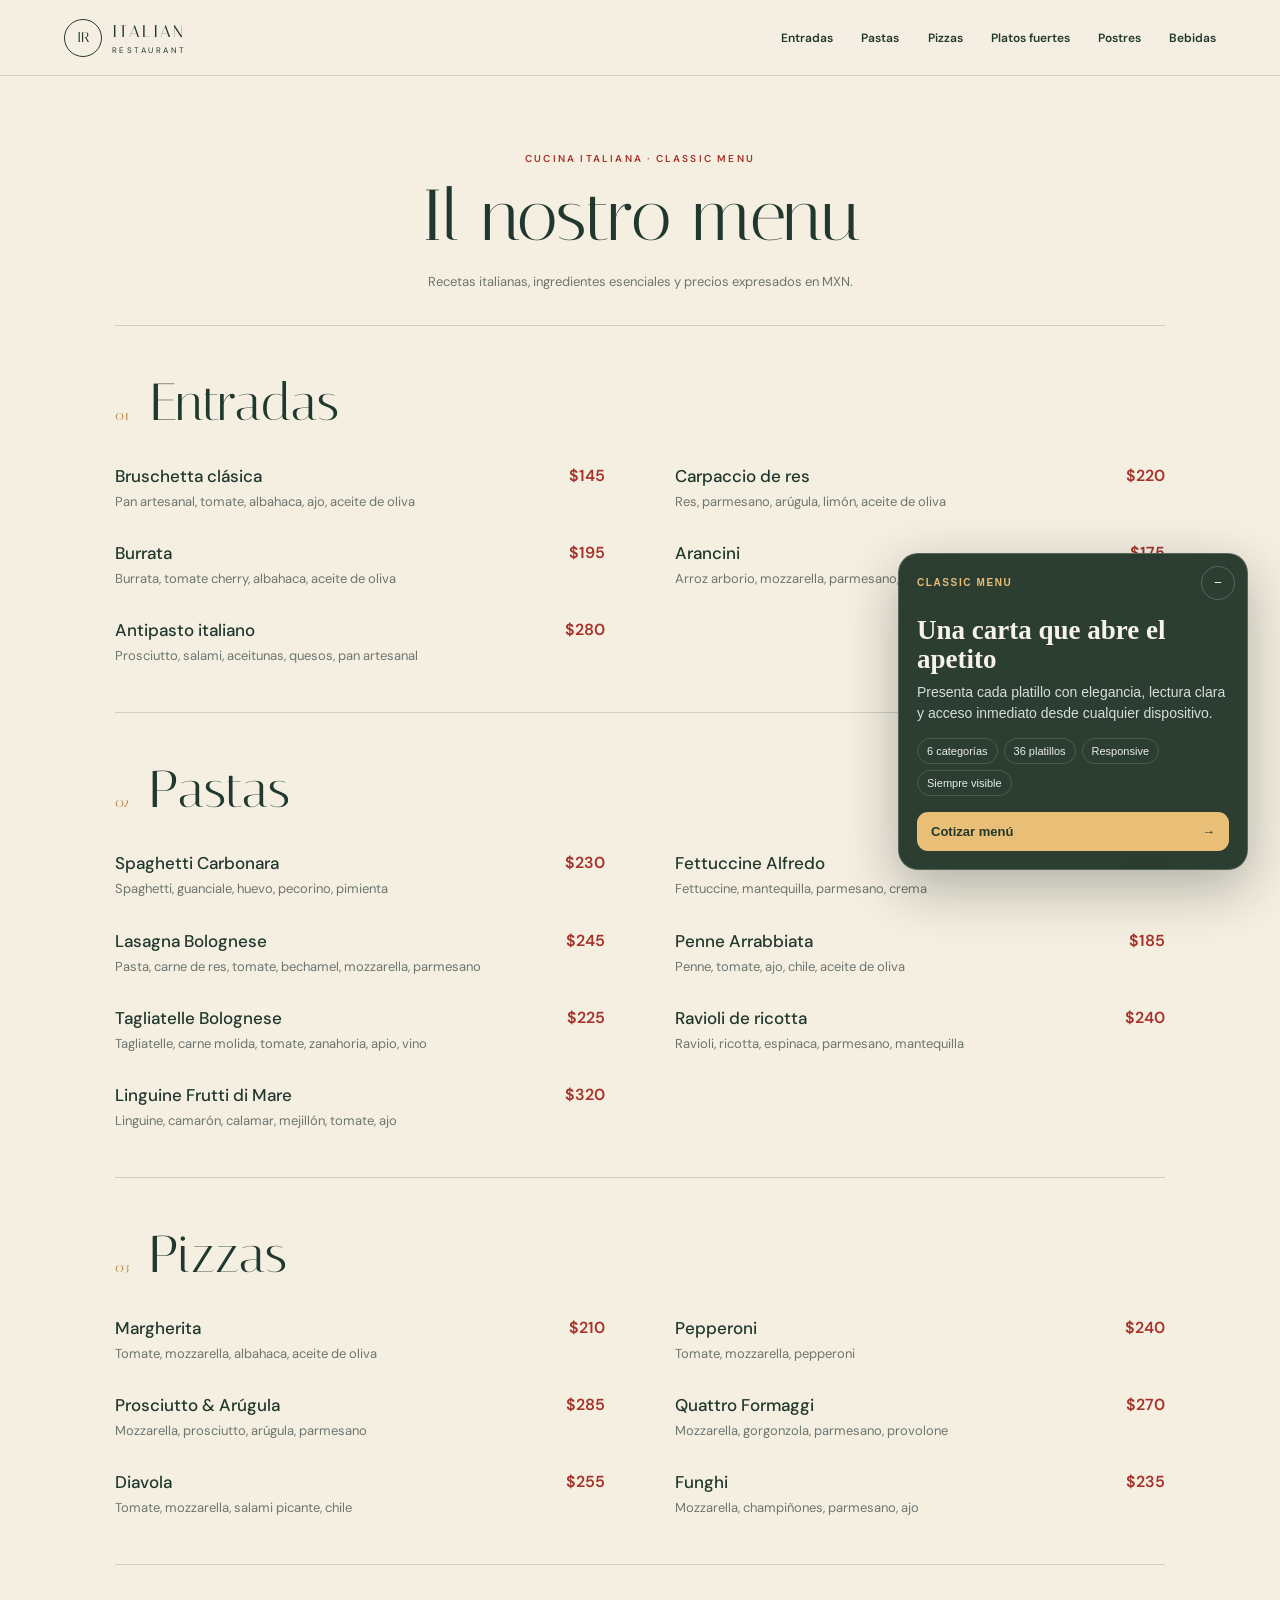
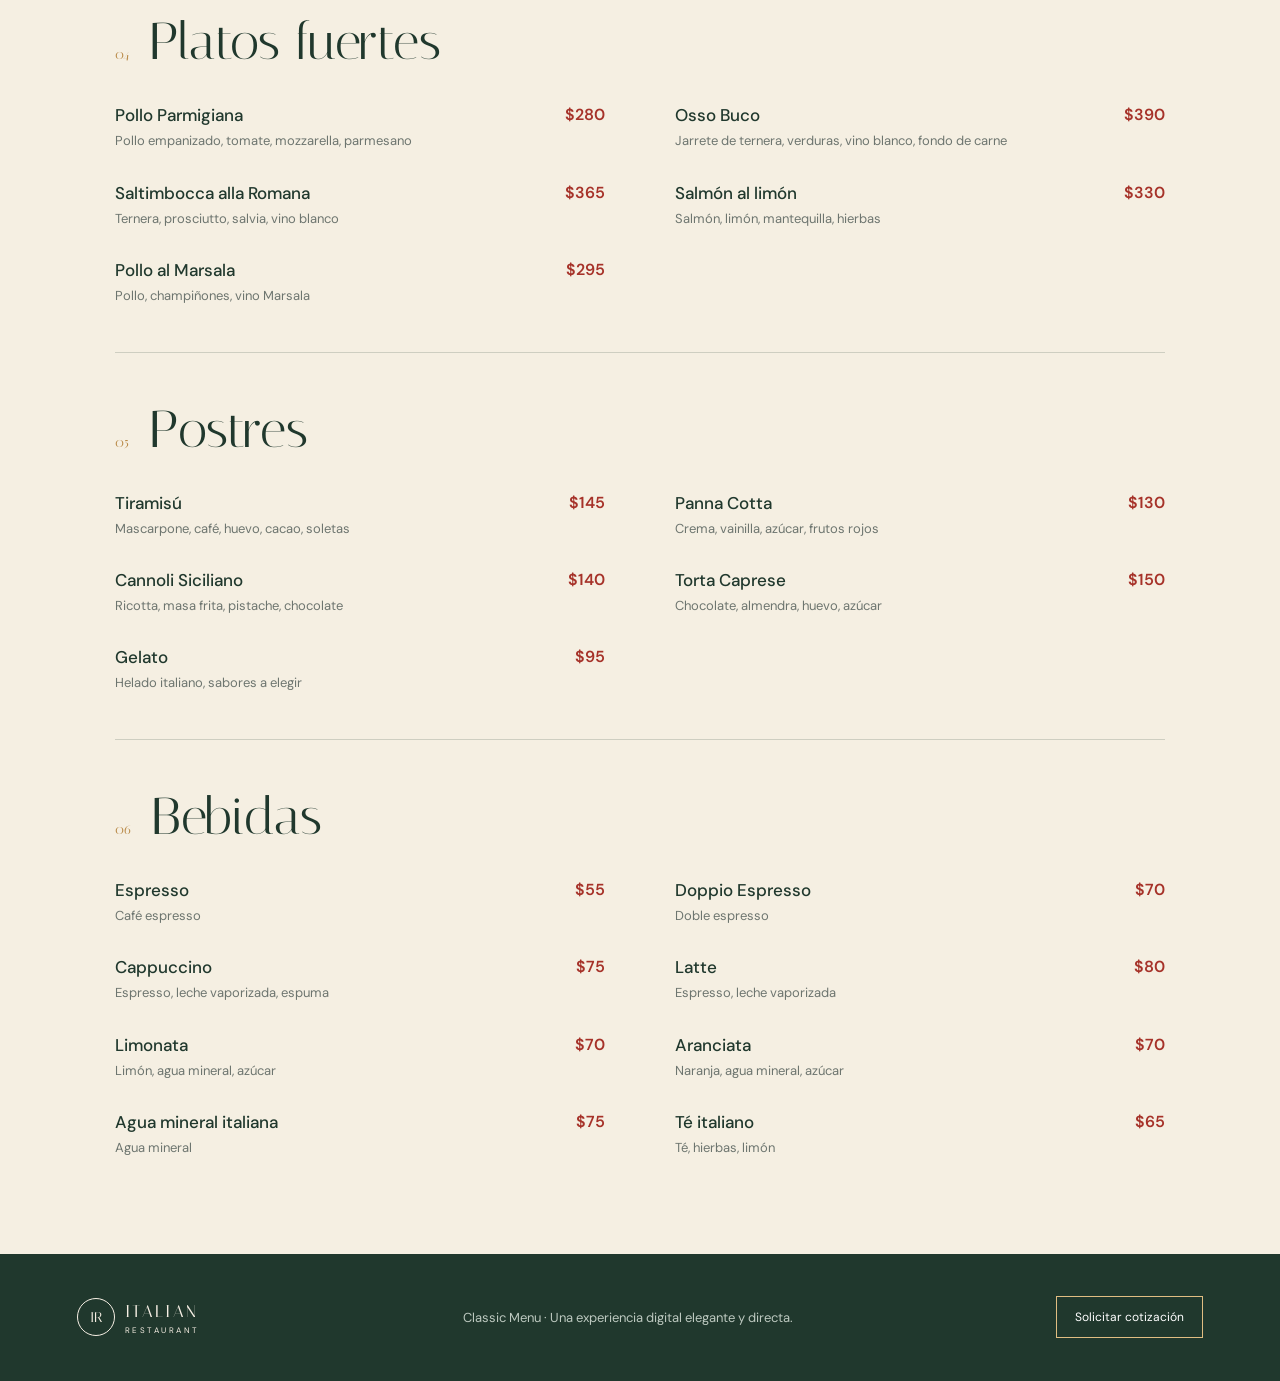
==== apps/classic/index.html @ a4342e9f "Landing y menu clasico" ====
<!doctype html>
<html lang="es-MX">
<head>
  <meta charset="UTF-8">
  <meta name="viewport" content="width=device-width, initial-scale=1.0">
  <meta name="description" content="Menú italiano clásico con pastas, pizzas, platos fuertes, postres y bebidas.">
  <title>Italian Restaurant | Classic Menu</title>
  <link rel="preconnect" href="https://fonts.googleapis.com">
  <link rel="preconnect" href="https://fonts.gstatic.com" crossorigin>
  <link href="https://fonts.googleapis.com/css2?family=DM+Sans:wght@400;500;600&family=Italiana&display=swap" rel="stylesheet">
  <link rel="stylesheet" href="styles.css">
  <script type="module" src="../../packages/floating-quote-card/quote-card.js"></script>
</head>
<body>
  <header class="site-header">
    <a class="logo" href="#inicio" aria-label="Italian Restaurant, inicio">
      <span class="logo-monogram" aria-hidden="true">IR</span>
      <span><strong>ITALIAN</strong><small>RESTAURANT</small></span>
    </a>
    <nav aria-label="Categorías del menú">
      <button class="nav-toggle" type="button" aria-expanded="false" aria-controls="category-nav">Menú <span aria-hidden="true">☰</span></button>
      <div id="category-nav" class="nav-links">
        <a href="#entradas">Entradas</a><a href="#pastas">Pastas</a><a href="#pizzas">Pizzas</a><a href="#fuertes">Platos fuertes</a><a href="#postres">Postres</a><a href="#bebidas">Bebidas</a>
      </div>
    </nav>
  </header>

  <main id="inicio">
    <div class="menu-intro">
      <p>CUCINA ITALIANA · CLASSIC MENU</p>
      <h1>Il nostro menu</h1>
      <span>Recetas italianas, ingredientes esenciales y precios expresados en MXN.</span>
    </div>
    <div id="menu-sections"></div>
  </main>

  <footer id="cotizar">
    <a class="logo logo-light" href="#inicio"><span class="logo-monogram">IR</span><span><strong>ITALIAN</strong><small>RESTAURANT</small></span></a>
    <p>Classic Menu · Una experiencia digital elegante y directa.</p>
    <a href="mailto:hola@ejemplo.com?subject=Cotización%20Classic%20Menu">Solicitar cotización</a>
  </footer>

  <quote-card label="CLASSIC MENU" title="Una carta que abre el apetito" description="Presenta cada platillo con elegancia, lectura clara y acceso inmediato desde cualquier dispositivo." features="6 categorías,36 platillos,Responsive,Siempre visible" cta="Cotizar menú" href="#cotizar"></quote-card>
  <script src="script.js"></script>
</body>
</html>
---- apps/classic/styles.css ----
:root{--ink:#20382d;--red:#a63229;--cream:#f5efe2;--paper:#fffaf0;--gold:#b98a48;--muted:#6d756f;--line:rgba(32,56,45,.18)}
*{box-sizing:border-box}html{scroll-behavior:smooth;scroll-padding-top:88px}body{min-width:320px;margin:0;color:var(--ink);background:var(--cream);font-family:"DM Sans",sans-serif}.site-header{position:sticky;z-index:100;top:0;display:flex;align-items:center;justify-content:space-between;min-height:76px;padding:0 clamp(20px,5vw,72px);border-bottom:1px solid var(--line);background:rgba(245,239,226,.94);backdrop-filter:blur(12px)}.logo{display:flex;align-items:center;gap:10px;color:var(--ink);text-decoration:none}.logo-monogram{display:grid;place-items:center;width:38px;height:38px;border:1px solid currentColor;border-radius:50%;font:400 14px "Italiana",serif}.logo strong,.logo small{display:block;line-height:1}.logo strong{font:400 17px "Italiana",serif;letter-spacing:.14em}.logo small{margin-top:5px;font-size:8px;letter-spacing:.31em}.nav-links{display:flex;gap:clamp(14px,2.2vw,32px)}.nav-links a{color:var(--ink);font-size:12px;font-weight:600;text-decoration:none}.nav-links a:hover,.nav-links a:focus-visible{color:var(--red)}.nav-toggle{display:none}.menu-intro{padding:clamp(42px,7vw,76px) 20px 34px;text-align:center}.menu-intro p{margin:0;color:var(--red);font-size:10px;font-weight:600;letter-spacing:.22em}.menu-intro h1{margin:8px 0 12px;font:400 clamp(44px,6vw,72px) "Italiana",serif}.menu-intro span{color:var(--muted);font-size:13px}.menu-section{width:min(1050px,calc(100% - 40px));margin:0 auto;padding:46px 0;border-top:1px solid var(--line)}.section-title{display:flex;align-items:baseline;gap:20px;margin-bottom:32px}.section-title span{color:var(--gold);font:400 14px "Italiana",serif}.section-title h2{margin:0;font:400 clamp(35px,5vw,52px) "Italiana",serif}.dishes{display:grid;grid-template-columns:repeat(2,minmax(0,1fr));gap:30px 70px}.dish{display:grid;grid-template-columns:1fr auto;gap:5px 20px}.dish h3{margin:0;font:500 17px "DM Sans",sans-serif}.dish-price{grid-column:2;grid-row:1;color:var(--red);font-weight:600}.dish p{grid-column:1/-1;margin:0;color:var(--muted);font-size:13px;line-height:1.55}footer{display:flex;align-items:center;justify-content:space-between;gap:28px;margin-top:50px;padding:42px clamp(22px,6vw,80px);color:#f6efe4;background:#20382d}.logo-light{color:#f6efe4}footer p{color:#bdc9c0;font-size:13px}footer>a:last-child{padding:12px 18px;border:1px solid #e0bd82;color:#fff;text-decoration:none;font-size:12px}
@media(max-width:760px){html{scroll-padding-top:72px}.site-header{min-height:68px;padding:0 16px}.nav-toggle{display:flex;align-items:center;gap:9px;border:0;color:var(--ink);background:transparent;font-weight:700}.nav-links{position:absolute;top:68px;right:12px;display:none;width:210px;padding:12px;border:1px solid var(--line);border-radius:12px;background:var(--paper);box-shadow:0 16px 35px rgba(20,43,33,.16)}.nav-links.open{display:grid}.nav-links a{padding:9px}.menu-intro{padding:38px 18px 28px}.menu-intro span{display:block;max-width:310px;margin:auto;line-height:1.5}.menu-section{width:min(100% - 30px,620px);padding:38px 0}.section-title{margin-bottom:25px}.dishes{grid-template-columns:1fr;gap:24px}.dish h3{font-size:16px}.dish p{padding-right:25px}footer{align-items:flex-start;flex-direction:column;padding-bottom:120px}}
@media(prefers-reduced-motion:reduce){html{scroll-behavior:auto}}
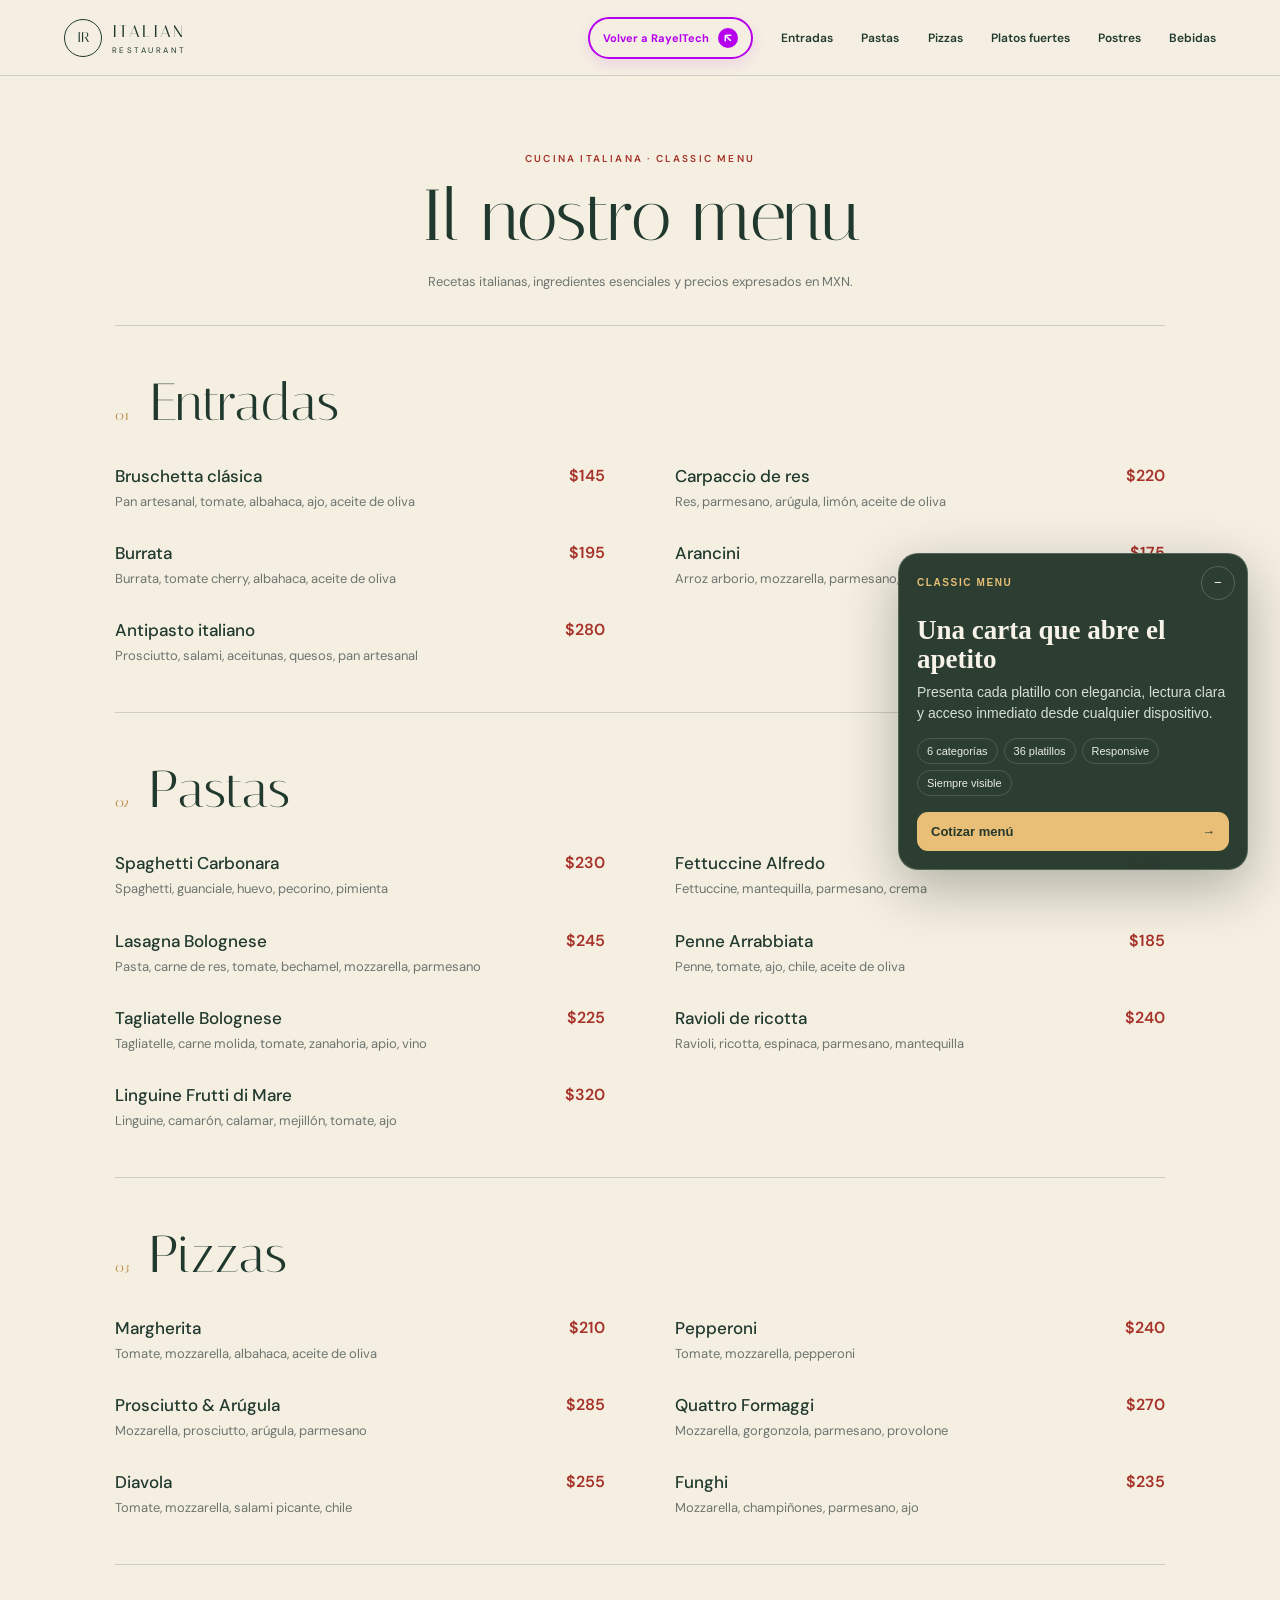
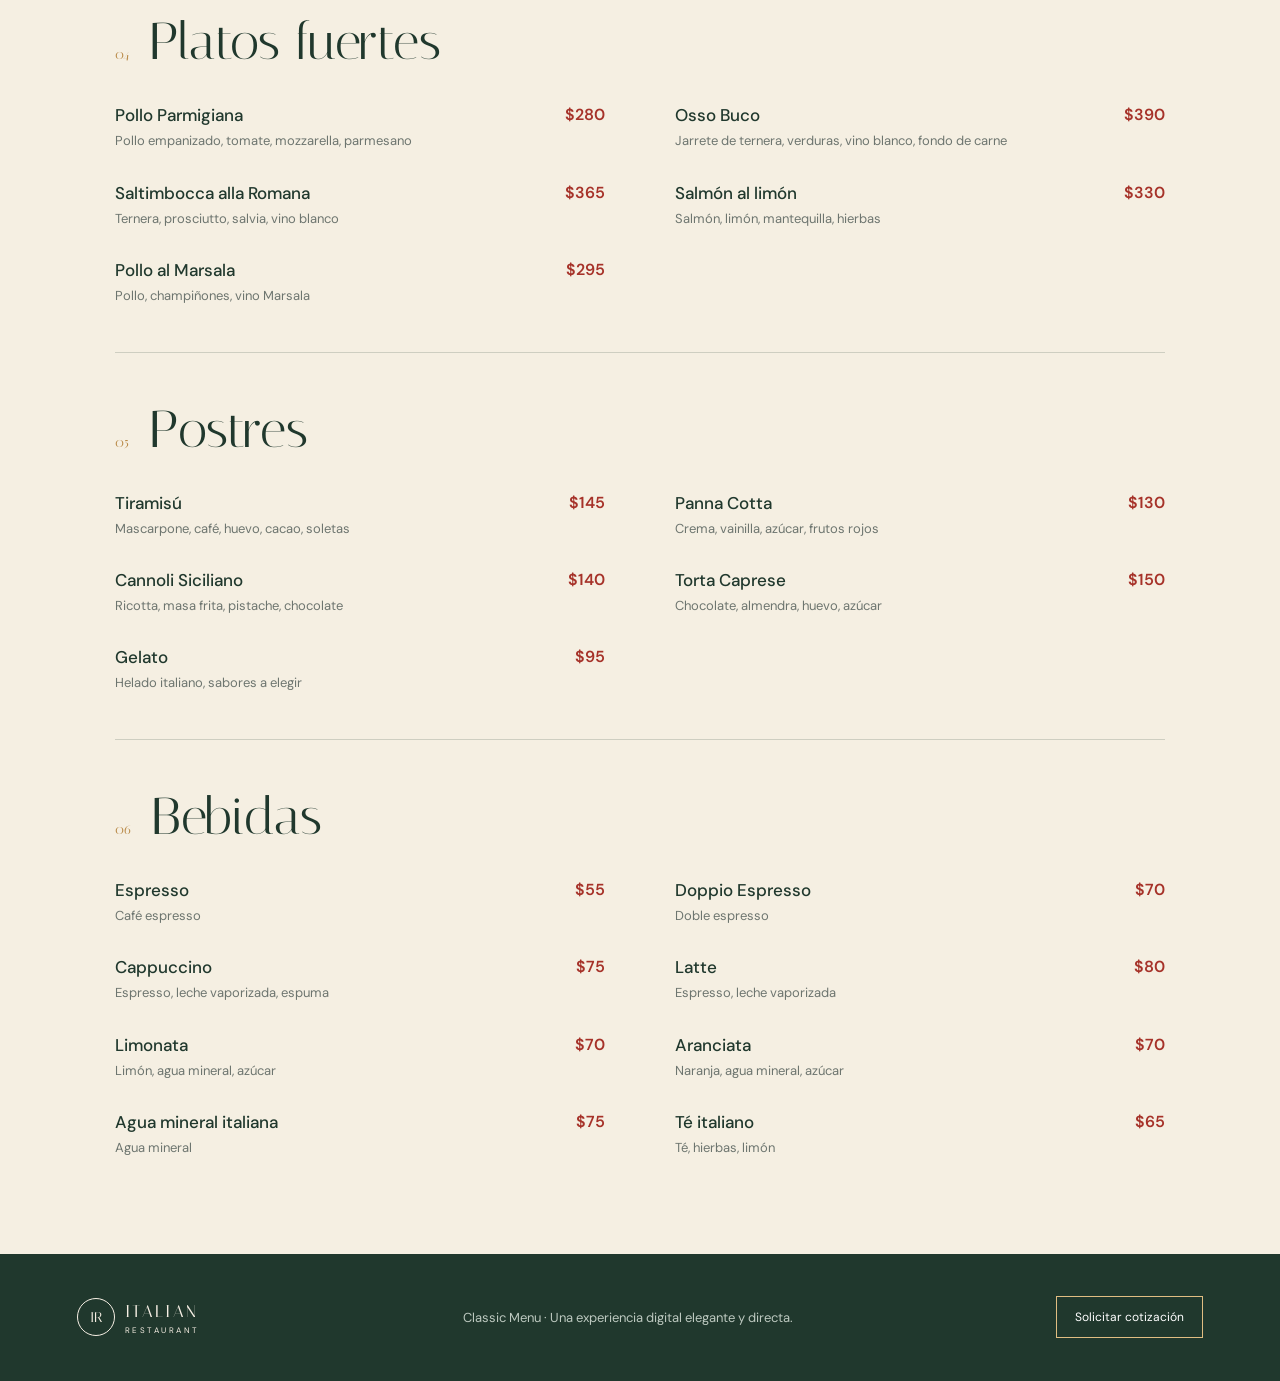
==== commit 809d6398: "boton volver landing" ====
--- a/apps/classic/index.html
+++ b/apps/classic/index.html
@@ -17,12 +17,15 @@
       <span class="logo-monogram" aria-hidden="true">IR</span>
       <span><strong>ITALIAN</strong><small>RESTAURANT</small></span>
     </a>
-    <nav aria-label="Categorías del menú">
-      <button class="nav-toggle" type="button" aria-expanded="false" aria-controls="category-nav">Menú <span aria-hidden="true">☰</span></button>
-      <div id="category-nav" class="nav-links">
-        <a href="#entradas">Entradas</a><a href="#pastas">Pastas</a><a href="#pizzas">Pizzas</a><a href="#fuertes">Platos fuertes</a><a href="#postres">Postres</a><a href="#bebidas">Bebidas</a>
-      </div>
-    </nav>
+    <div class="header-actions">
+      <a class="back-link" href="../landing/" aria-label="Volver al portafolio RayelTech"><span class="back-label">Volver a RayelTech</span><span class="back-arrow" aria-hidden="true">↖</span></a>
+      <nav aria-label="Categorías del menú">
+        <button class="nav-toggle" type="button" aria-expanded="false" aria-controls="category-nav">Menú <span aria-hidden="true">☰</span></button>
+        <div id="category-nav" class="nav-links">
+          <a href="#entradas">Entradas</a><a href="#pastas">Pastas</a><a href="#pizzas">Pizzas</a><a href="#fuertes">Platos fuertes</a><a href="#postres">Postres</a><a href="#bebidas">Bebidas</a>
+        </div>
+      </nav>
+    </div>
   </header>
 
   <main id="inicio">
--- a/apps/classic/styles.css
+++ b/apps/classic/styles.css
@@ -2,3 +2,10 @@
 *{box-sizing:border-box}html{scroll-behavior:smooth;scroll-padding-top:88px}body{min-width:320px;margin:0;color:var(--ink);background:var(--cream);font-family:"DM Sans",sans-serif}.site-header{position:sticky;z-index:100;top:0;display:flex;align-items:center;justify-content:space-between;min-height:76px;padding:0 clamp(20px,5vw,72px);border-bottom:1px solid var(--line);background:rgba(245,239,226,.94);backdrop-filter:blur(12px)}.logo{display:flex;align-items:center;gap:10px;color:var(--ink);text-decoration:none}.logo-monogram{display:grid;place-items:center;width:38px;height:38px;border:1px solid currentColor;border-radius:50%;font:400 14px "Italiana",serif}.logo strong,.logo small{display:block;line-height:1}.logo strong{font:400 17px "Italiana",serif;letter-spacing:.14em}.logo small{margin-top:5px;font-size:8px;letter-spacing:.31em}.nav-links{display:flex;gap:clamp(14px,2.2vw,32px)}.nav-links a{color:var(--ink);font-size:12px;font-weight:600;text-decoration:none}.nav-links a:hover,.nav-links a:focus-visible{color:var(--red)}.nav-toggle{display:none}.menu-intro{padding:clamp(42px,7vw,76px) 20px 34px;text-align:center}.menu-intro p{margin:0;color:var(--red);font-size:10px;font-weight:600;letter-spacing:.22em}.menu-intro h1{margin:8px 0 12px;font:400 clamp(44px,6vw,72px) "Italiana",serif}.menu-intro span{color:var(--muted);font-size:13px}.menu-section{width:min(1050px,calc(100% - 40px));margin:0 auto;padding:46px 0;border-top:1px solid var(--line)}.section-title{display:flex;align-items:baseline;gap:20px;margin-bottom:32px}.section-title span{color:var(--gold);font:400 14px "Italiana",serif}.section-title h2{margin:0;font:400 clamp(35px,5vw,52px) "Italiana",serif}.dishes{display:grid;grid-template-columns:repeat(2,minmax(0,1fr));gap:30px 70px}.dish{display:grid;grid-template-columns:1fr auto;gap:5px 20px}.dish h3{margin:0;font:500 17px "DM Sans",sans-serif}.dish-price{grid-column:2;grid-row:1;color:var(--red);font-weight:600}.dish p{grid-column:1/-1;margin:0;color:var(--muted);font-size:13px;line-height:1.55}footer{display:flex;align-items:center;justify-content:space-between;gap:28px;margin-top:50px;padding:42px clamp(22px,6vw,80px);color:#f6efe4;background:#20382d}.logo-light{color:#f6efe4}footer p{color:#bdc9c0;font-size:13px}footer>a:last-child{padding:12px 18px;border:1px solid #e0bd82;color:#fff;text-decoration:none;font-size:12px}
 @media(max-width:760px){html{scroll-padding-top:72px}.site-header{min-height:68px;padding:0 16px}.nav-toggle{display:flex;align-items:center;gap:9px;border:0;color:var(--ink);background:transparent;font-weight:700}.nav-links{position:absolute;top:68px;right:12px;display:none;width:210px;padding:12px;border:1px solid var(--line);border-radius:12px;background:var(--paper);box-shadow:0 16px 35px rgba(20,43,33,.16)}.nav-links.open{display:grid}.nav-links a{padding:9px}.menu-intro{padding:38px 18px 28px}.menu-intro span{display:block;max-width:310px;margin:auto;line-height:1.5}.menu-section{width:min(100% - 30px,620px);padding:38px 0}.section-title{margin-bottom:25px}.dishes{grid-template-columns:1fr;gap:24px}.dish h3{font-size:16px}.dish p{padding-right:25px}footer{align-items:flex-start;flex-direction:column;padding-bottom:120px}}
 @media(prefers-reduced-motion:reduce){html{scroll-behavior:auto}}
+.header-actions{display:flex;align-items:center;gap:clamp(16px,2.2vw,30px)}
+.back-link{display:inline-flex;align-items:center;gap:9px;padding:9px 13px;border:2px solid #b700ed;border-radius:999px;color:#b700ed;font-size:11px;font-weight:700;text-decoration:none;white-space:nowrap;box-shadow:0 5px 14px rgba(183,0,237,.12);transition:color .2s ease,background-color .2s ease,transform .2s ease,box-shadow .2s ease}
+.back-arrow{display:grid;place-items:center;width:20px;height:20px;border-radius:50%;color:#fff;background:#b700ed;font-size:12px;line-height:1;transition:color .2s ease,background-color .2s ease}
+.back-link:hover,.back-link:focus-visible{color:#fff;background:#b700ed;box-shadow:0 8px 20px rgba(183,0,237,.25);outline:none;transform:translateY(-2px)}
+.back-link:hover .back-arrow,.back-link:focus-visible .back-arrow{color:#b700ed;background:#fff}
+@media(max-width:1100px) and (min-width:761px){.back-label{display:none}.back-link{width:38px;height:38px;justify-content:center;padding:0}.back-arrow{width:auto;height:auto;color:#b700ed;background:transparent;font-size:16px}.back-link:hover .back-arrow,.back-link:focus-visible .back-arrow{color:#fff;background:transparent}}
+@media(max-width:760px){.header-actions{gap:8px}.back-label{display:none}.back-link{width:38px;height:38px;justify-content:center;padding:0}.back-arrow{width:auto;height:auto;color:#b700ed;background:transparent;font-size:16px}.back-link:hover .back-arrow,.back-link:focus-visible .back-arrow{color:#fff;background:transparent}}
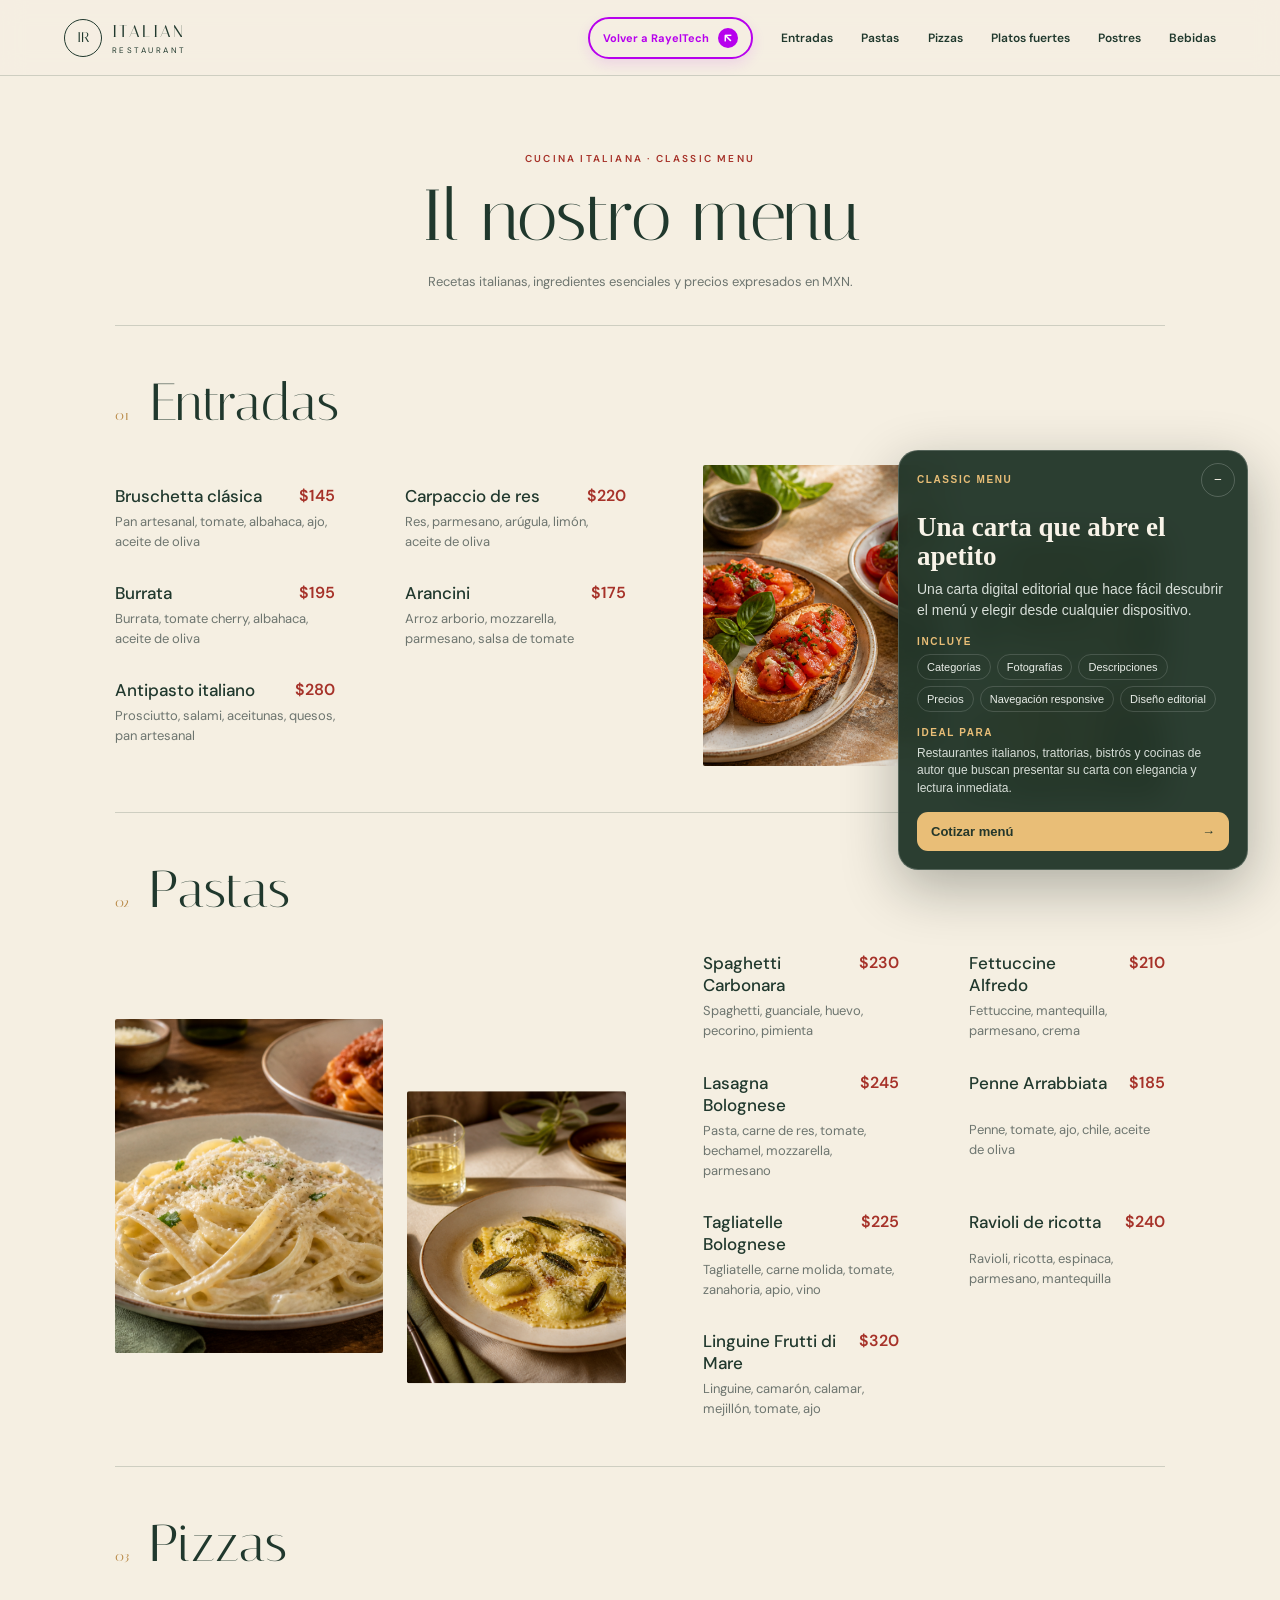
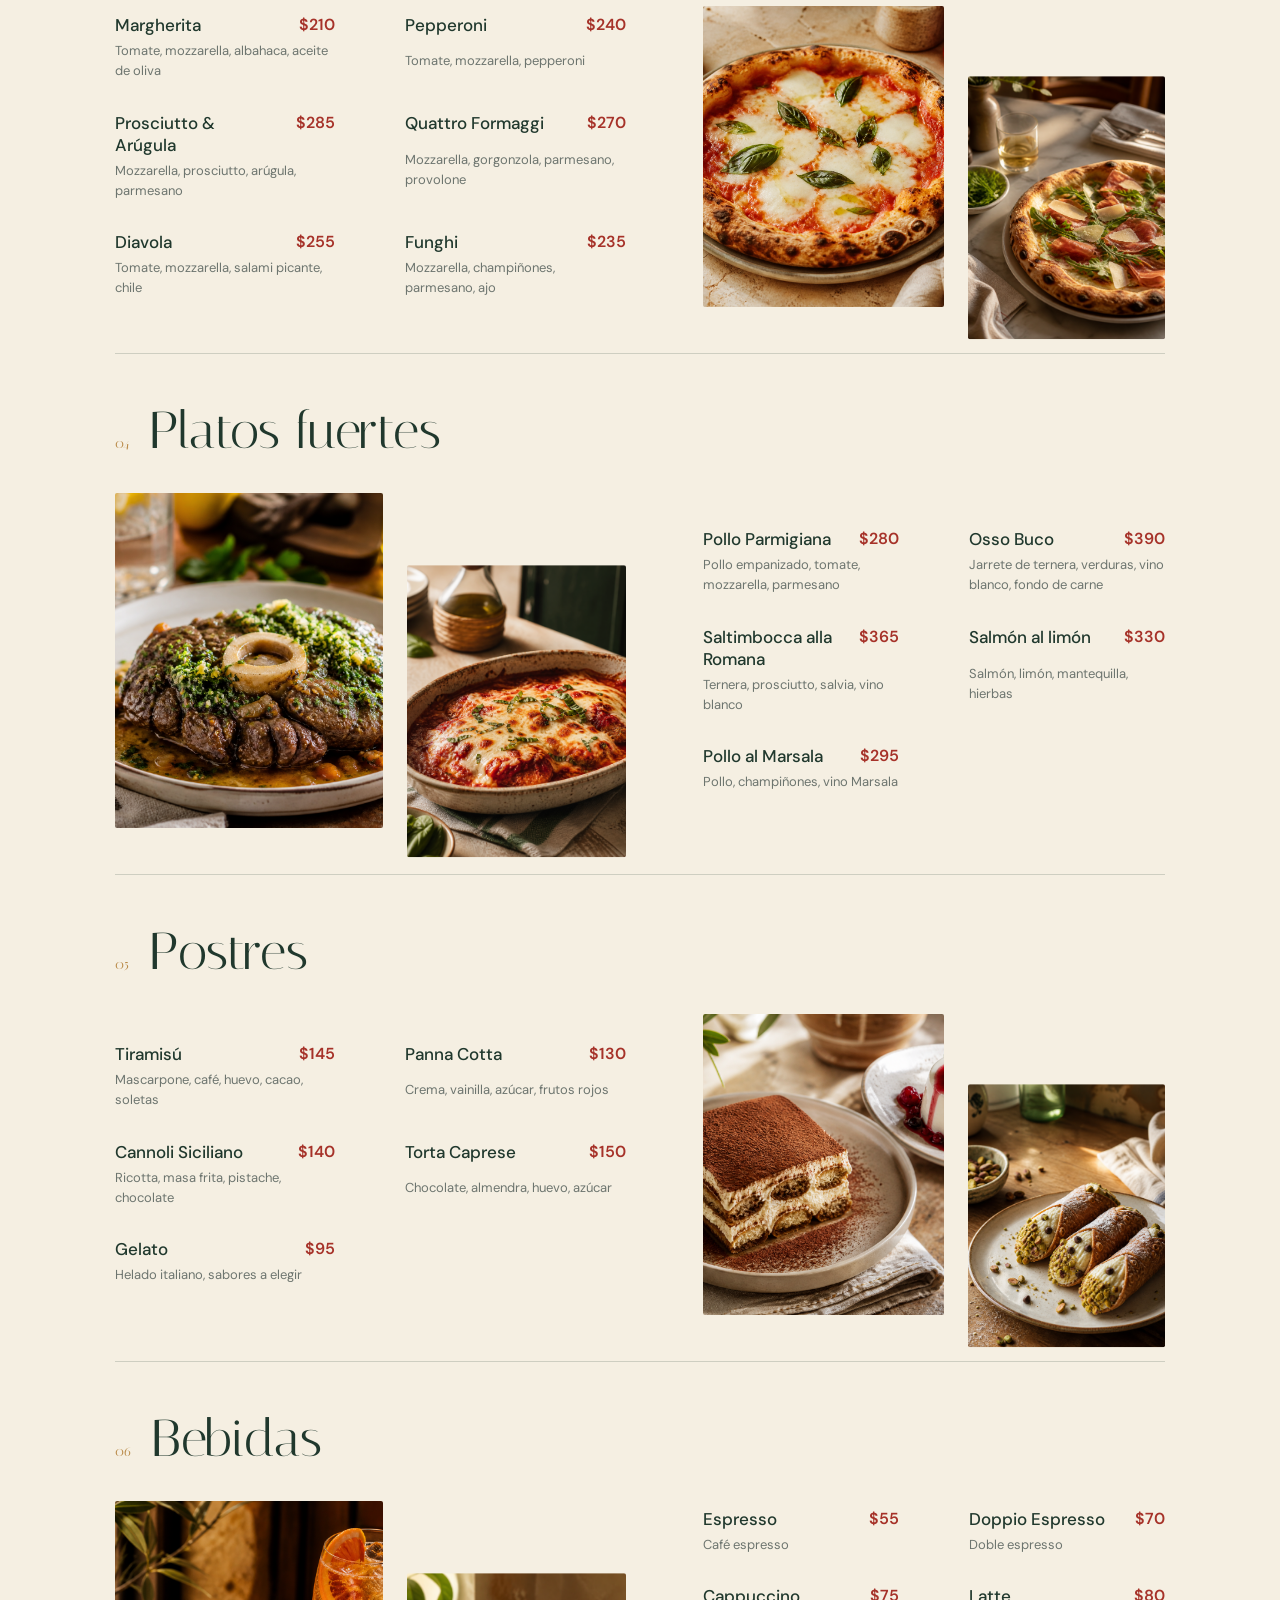
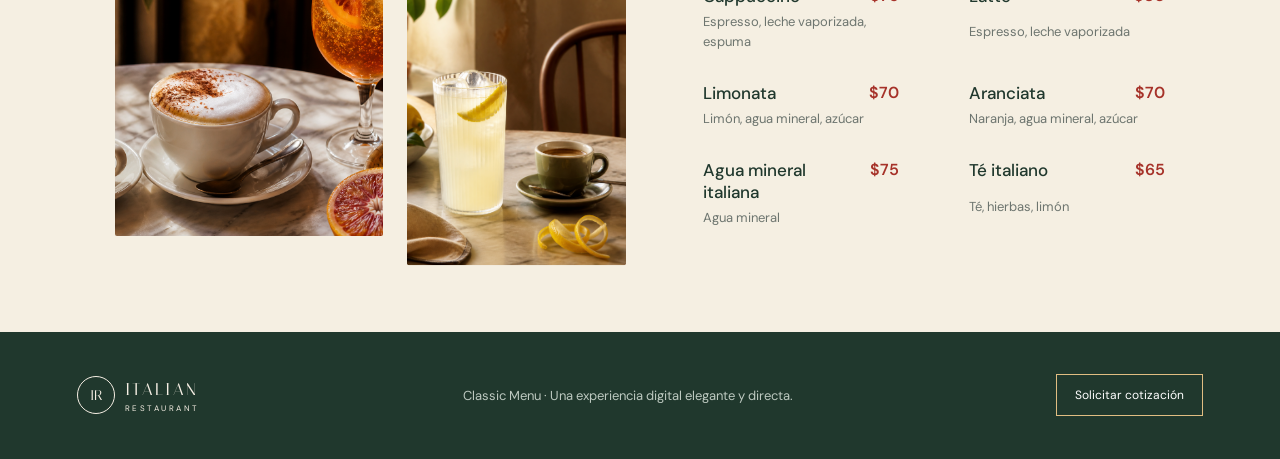
==== commit d713792d: "se añade imagenes al classic menu, se camnbia card informativa" ====
--- a/apps/classic/index.html
+++ b/apps/classic/index.html
@@ -43,7 +43,7 @@
     <a href="mailto:hola@ejemplo.com?subject=Cotización%20Classic%20Menu">Solicitar cotización</a>
   </footer>
 
-  <quote-card label="CLASSIC MENU" title="Una carta que abre el apetito" description="Presenta cada platillo con elegancia, lectura clara y acceso inmediato desde cualquier dispositivo." features="6 categorías,36 platillos,Responsive,Siempre visible" cta="Cotizar menú" href="#cotizar"></quote-card>
+  <quote-card label="CLASSIC MENU" title="Una carta que abre el apetito" description="Una carta digital editorial que hace fácil descubrir el menú y elegir desde cualquier dispositivo." includes="Categorías,Fotografías,Descripciones,Precios,Navegación responsive,Diseño editorial" ideal-for="Restaurantes italianos, trattorias, bistrós y cocinas de autor que buscan presentar su carta con elegancia y lectura inmediata." cta="Cotizar menú" href="#cotizar"></quote-card>
   <script src="script.js"></script>
 </body>
 </html>
--- a/apps/classic/styles.css
+++ b/apps/classic/styles.css
@@ -9,3 +9,11 @@
 .back-link:hover .back-arrow,.back-link:focus-visible .back-arrow{color:#b700ed;background:#fff}
 @media(max-width:1100px) and (min-width:761px){.back-label{display:none}.back-link{width:38px;height:38px;justify-content:center;padding:0}.back-arrow{width:auto;height:auto;color:#b700ed;background:transparent;font-size:16px}.back-link:hover .back-arrow,.back-link:focus-visible .back-arrow{color:#fff;background:transparent}}
 @media(max-width:760px){.header-actions{gap:8px}.back-label{display:none}.back-link{width:38px;height:38px;justify-content:center;padding:0}.back-arrow{width:auto;height:auto;color:#b700ed;background:transparent;font-size:16px}.back-link:hover .back-arrow,.back-link:focus-visible .back-arrow{color:#fff;background:transparent}}
+.section-content{display:grid;grid-template-columns:minmax(0,1.05fr) minmax(300px,.95fr);align-items:center;gap:clamp(34px,6vw,86px)}
+.category-gallery{display:grid;grid-template-columns:1.1fr .9fr;align-items:center;gap:clamp(12px,2vw,24px)}
+.category-photo{margin:0;overflow:hidden;border-radius:2px;background:#d8cebc}
+.category-photo-1{aspect-ratio:4/5}.category-photo-2{aspect-ratio:3/4;transform:translateY(clamp(18px,4vw,52px))}
+.category-photo img{display:block;width:100%;height:100%;object-fit:cover;transition:transform .5s ease}
+.category-photo:hover img{transform:scale(1.035)}
+.menu-section:nth-child(odd) .category-gallery{order:2}.menu-section:nth-child(odd) .dishes{order:1}.menu-section:nth-child(even) .category-gallery{order:1}.menu-section:nth-child(even) .dishes{order:2}
+@media(max-width:760px){.section-content{grid-template-columns:1fr;gap:30px}.category-gallery{gap:12px}.category-photo-1{aspect-ratio:4/5}.category-photo-2{aspect-ratio:3/4;transform:translateY(22px)}.menu-section:nth-child(n) .category-gallery{order:1}.menu-section:nth-child(n) .dishes{order:2}}
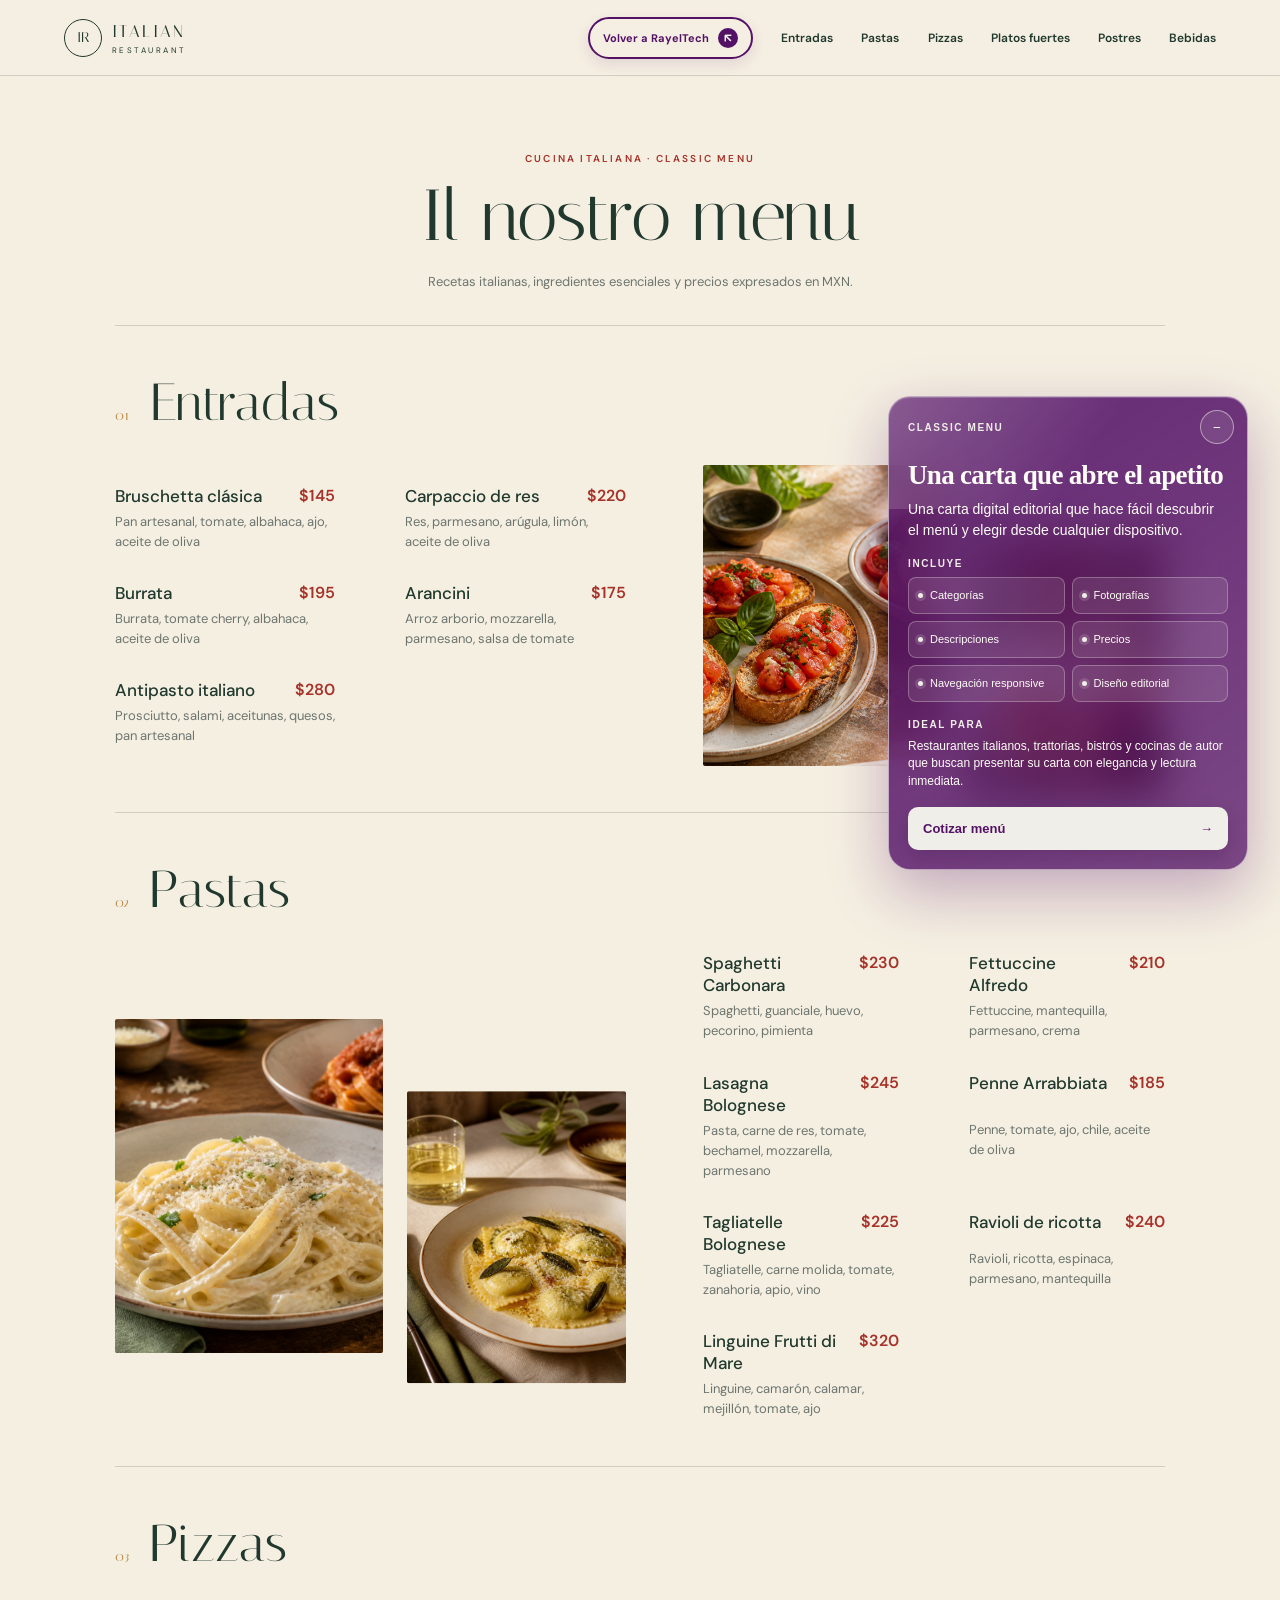
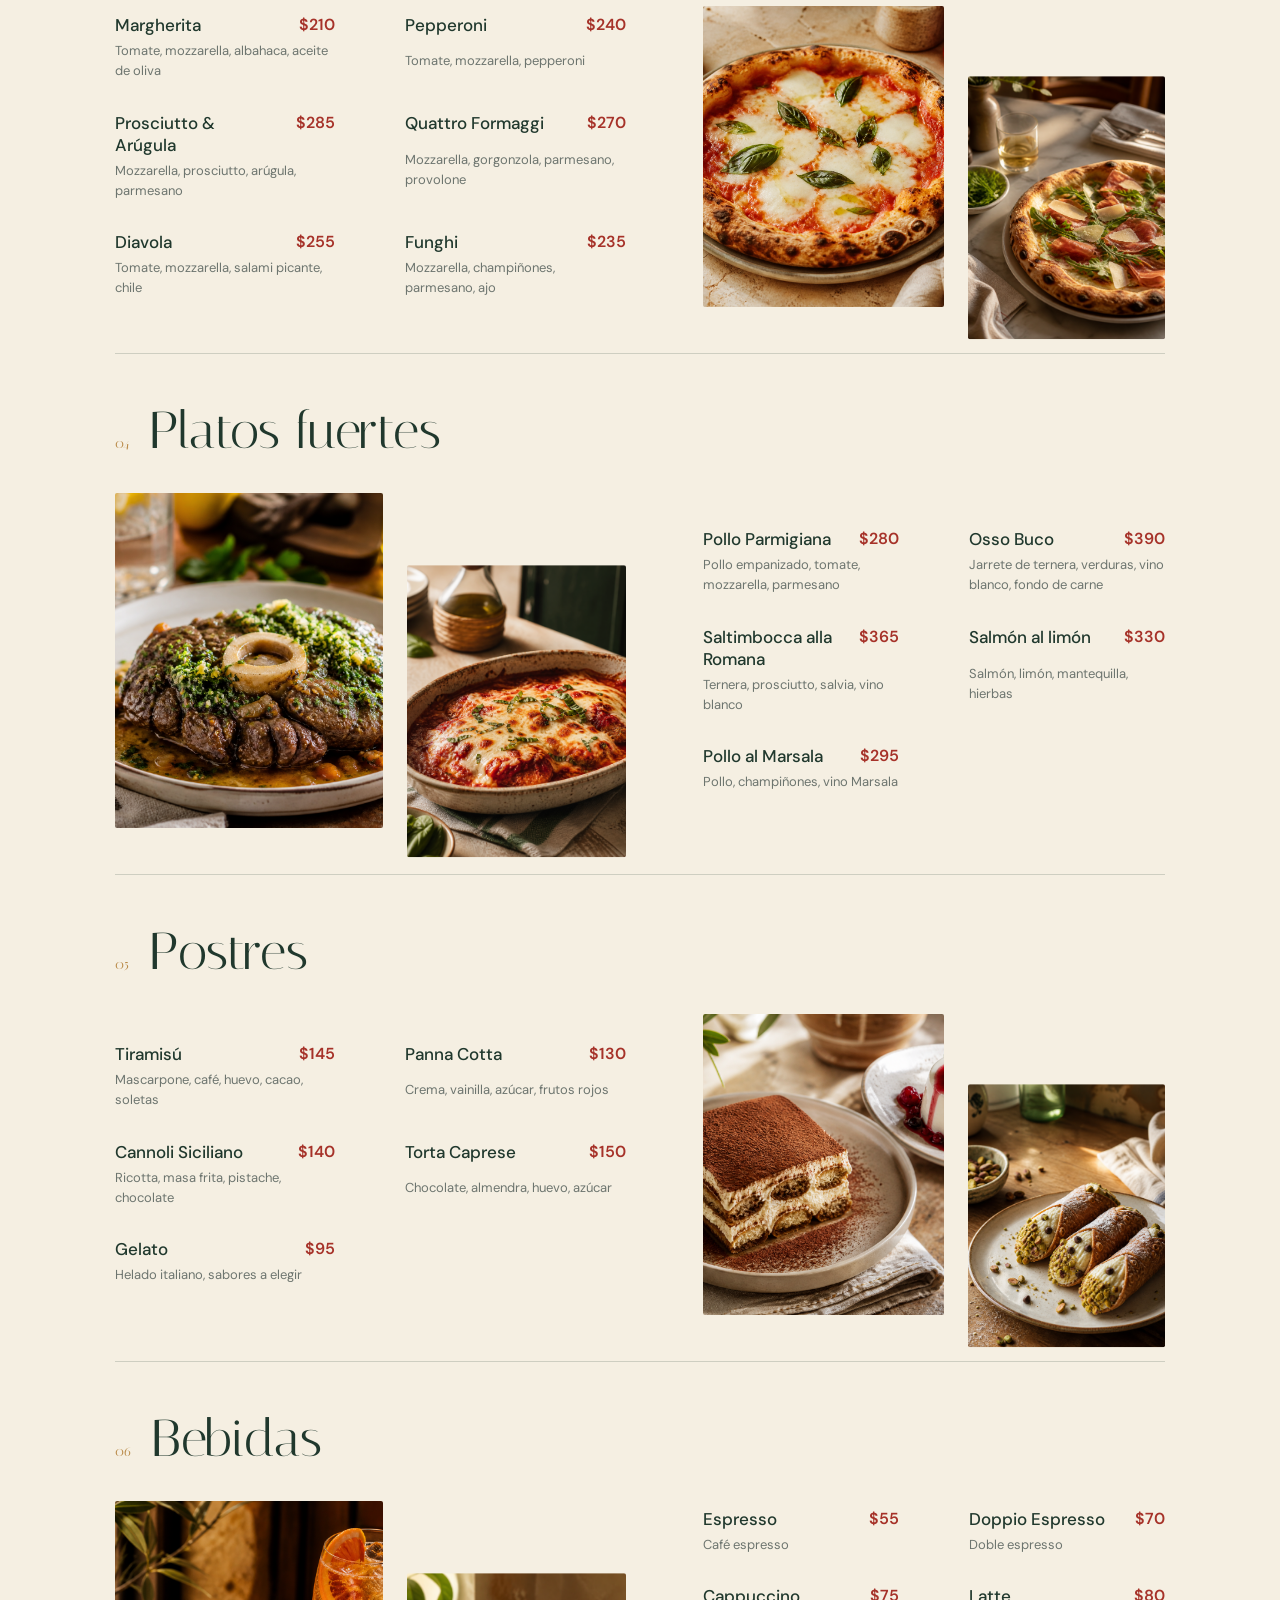
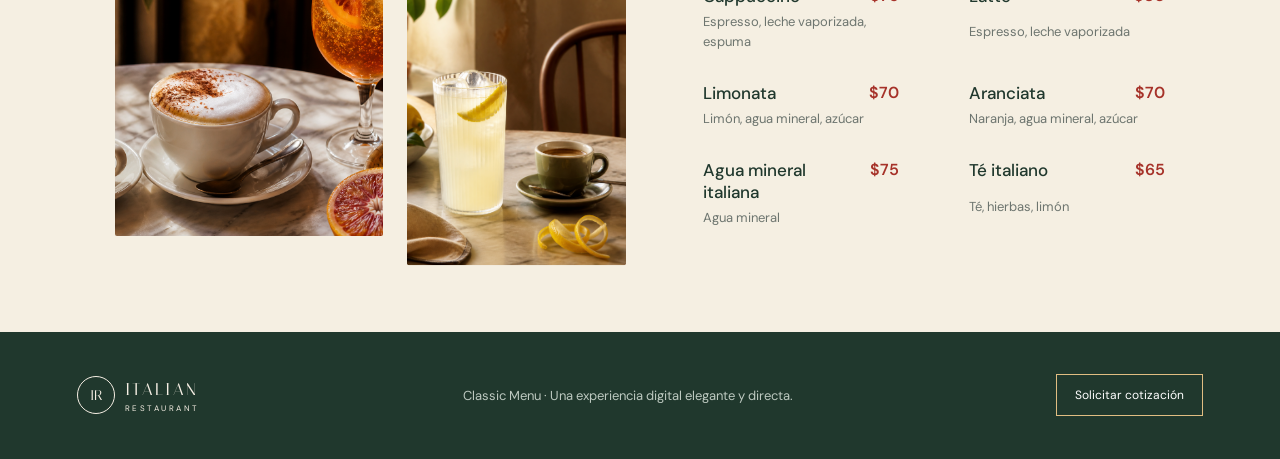
==== commit c8f33c51: "favicon" ====
--- a/apps/classic/index.html
+++ b/apps/classic/index.html
@@ -3,12 +3,14 @@
 <head>
   <meta charset="UTF-8">
   <meta name="viewport" content="width=device-width, initial-scale=1.0">
+  <link rel="icon" type="image/svg+xml" href="../../favicon.svg">
   <meta name="description" content="Menú italiano clásico con pastas, pizzas, platos fuertes, postres y bebidas.">
   <title>Italian Restaurant | Classic Menu</title>
   <link rel="preconnect" href="https://fonts.googleapis.com">
   <link rel="preconnect" href="https://fonts.gstatic.com" crossorigin>
   <link href="https://fonts.googleapis.com/css2?family=DM+Sans:wght@400;500;600&family=Italiana&display=swap" rel="stylesheet">
   <link rel="stylesheet" href="styles.css">
+  <link rel="stylesheet" href="../../packages/back-link/back-link.css">
   <script type="module" src="../../packages/floating-quote-card/quote-card.js"></script>
 </head>
 <body>
--- a/apps/classic/styles.css
+++ b/apps/classic/styles.css
@@ -2,13 +2,6 @@
 *{box-sizing:border-box}html{scroll-behavior:smooth;scroll-padding-top:88px}body{min-width:320px;margin:0;color:var(--ink);background:var(--cream);font-family:"DM Sans",sans-serif}.site-header{position:sticky;z-index:100;top:0;display:flex;align-items:center;justify-content:space-between;min-height:76px;padding:0 clamp(20px,5vw,72px);border-bottom:1px solid var(--line);background:rgba(245,239,226,.94);backdrop-filter:blur(12px)}.logo{display:flex;align-items:center;gap:10px;color:var(--ink);text-decoration:none}.logo-monogram{display:grid;place-items:center;width:38px;height:38px;border:1px solid currentColor;border-radius:50%;font:400 14px "Italiana",serif}.logo strong,.logo small{display:block;line-height:1}.logo strong{font:400 17px "Italiana",serif;letter-spacing:.14em}.logo small{margin-top:5px;font-size:8px;letter-spacing:.31em}.nav-links{display:flex;gap:clamp(14px,2.2vw,32px)}.nav-links a{color:var(--ink);font-size:12px;font-weight:600;text-decoration:none}.nav-links a:hover,.nav-links a:focus-visible{color:var(--red)}.nav-toggle{display:none}.menu-intro{padding:clamp(42px,7vw,76px) 20px 34px;text-align:center}.menu-intro p{margin:0;color:var(--red);font-size:10px;font-weight:600;letter-spacing:.22em}.menu-intro h1{margin:8px 0 12px;font:400 clamp(44px,6vw,72px) "Italiana",serif}.menu-intro span{color:var(--muted);font-size:13px}.menu-section{width:min(1050px,calc(100% - 40px));margin:0 auto;padding:46px 0;border-top:1px solid var(--line)}.section-title{display:flex;align-items:baseline;gap:20px;margin-bottom:32px}.section-title span{color:var(--gold);font:400 14px "Italiana",serif}.section-title h2{margin:0;font:400 clamp(35px,5vw,52px) "Italiana",serif}.dishes{display:grid;grid-template-columns:repeat(2,minmax(0,1fr));gap:30px 70px}.dish{display:grid;grid-template-columns:1fr auto;gap:5px 20px}.dish h3{margin:0;font:500 17px "DM Sans",sans-serif}.dish-price{grid-column:2;grid-row:1;color:var(--red);font-weight:600}.dish p{grid-column:1/-1;margin:0;color:var(--muted);font-size:13px;line-height:1.55}footer{display:flex;align-items:center;justify-content:space-between;gap:28px;margin-top:50px;padding:42px clamp(22px,6vw,80px);color:#f6efe4;background:#20382d}.logo-light{color:#f6efe4}footer p{color:#bdc9c0;font-size:13px}footer>a:last-child{padding:12px 18px;border:1px solid #e0bd82;color:#fff;text-decoration:none;font-size:12px}
 @media(max-width:760px){html{scroll-padding-top:72px}.site-header{min-height:68px;padding:0 16px}.nav-toggle{display:flex;align-items:center;gap:9px;border:0;color:var(--ink);background:transparent;font-weight:700}.nav-links{position:absolute;top:68px;right:12px;display:none;width:210px;padding:12px;border:1px solid var(--line);border-radius:12px;background:var(--paper);box-shadow:0 16px 35px rgba(20,43,33,.16)}.nav-links.open{display:grid}.nav-links a{padding:9px}.menu-intro{padding:38px 18px 28px}.menu-intro span{display:block;max-width:310px;margin:auto;line-height:1.5}.menu-section{width:min(100% - 30px,620px);padding:38px 0}.section-title{margin-bottom:25px}.dishes{grid-template-columns:1fr;gap:24px}.dish h3{font-size:16px}.dish p{padding-right:25px}footer{align-items:flex-start;flex-direction:column;padding-bottom:120px}}
 @media(prefers-reduced-motion:reduce){html{scroll-behavior:auto}}
-.header-actions{display:flex;align-items:center;gap:clamp(16px,2.2vw,30px)}
-.back-link{display:inline-flex;align-items:center;gap:9px;padding:9px 13px;border:2px solid #b700ed;border-radius:999px;color:#b700ed;font-size:11px;font-weight:700;text-decoration:none;white-space:nowrap;box-shadow:0 5px 14px rgba(183,0,237,.12);transition:color .2s ease,background-color .2s ease,transform .2s ease,box-shadow .2s ease}
-.back-arrow{display:grid;place-items:center;width:20px;height:20px;border-radius:50%;color:#fff;background:#b700ed;font-size:12px;line-height:1;transition:color .2s ease,background-color .2s ease}
-.back-link:hover,.back-link:focus-visible{color:#fff;background:#b700ed;box-shadow:0 8px 20px rgba(183,0,237,.25);outline:none;transform:translateY(-2px)}
-.back-link:hover .back-arrow,.back-link:focus-visible .back-arrow{color:#b700ed;background:#fff}
-@media(max-width:1100px) and (min-width:761px){.back-label{display:none}.back-link{width:38px;height:38px;justify-content:center;padding:0}.back-arrow{width:auto;height:auto;color:#b700ed;background:transparent;font-size:16px}.back-link:hover .back-arrow,.back-link:focus-visible .back-arrow{color:#fff;background:transparent}}
-@media(max-width:760px){.header-actions{gap:8px}.back-label{display:none}.back-link{width:38px;height:38px;justify-content:center;padding:0}.back-arrow{width:auto;height:auto;color:#b700ed;background:transparent;font-size:16px}.back-link:hover .back-arrow,.back-link:focus-visible .back-arrow{color:#fff;background:transparent}}
 .section-content{display:grid;grid-template-columns:minmax(0,1.05fr) minmax(300px,.95fr);align-items:center;gap:clamp(34px,6vw,86px)}
 .category-gallery{display:grid;grid-template-columns:1.1fr .9fr;align-items:center;gap:clamp(12px,2vw,24px)}
 .category-photo{margin:0;overflow:hidden;border-radius:2px;background:#d8cebc}
@@ -16,4 +9,4 @@
 .category-photo img{display:block;width:100%;height:100%;object-fit:cover;transition:transform .5s ease}
 .category-photo:hover img{transform:scale(1.035)}
 .menu-section:nth-child(odd) .category-gallery{order:2}.menu-section:nth-child(odd) .dishes{order:1}.menu-section:nth-child(even) .category-gallery{order:1}.menu-section:nth-child(even) .dishes{order:2}
-@media(max-width:760px){.section-content{grid-template-columns:1fr;gap:30px}.category-gallery{gap:12px}.category-photo-1{aspect-ratio:4/5}.category-photo-2{aspect-ratio:3/4;transform:translateY(22px)}.menu-section:nth-child(n) .category-gallery{order:1}.menu-section:nth-child(n) .dishes{order:2}}
+@media(max-width:760px){.section-content{grid-template-columns:1fr;gap:30px}.category-gallery{gap:12px}.category-photo-2{transform:translateY(22px)}.menu-section:nth-child(n) .category-gallery{order:1}.menu-section:nth-child(n) .dishes{order:2}}
--- a/packages/back-link/back-link.css
+++ b/packages/back-link/back-link.css
@@ -0,0 +1,61 @@
+.header-actions {
+  display: flex;
+  align-items: center;
+  gap: clamp(16px, 2.2vw, 30px);
+}
+
+.back-link {
+  display: inline-flex;
+  align-items: center;
+  gap: 9px;
+  padding: 9px 13px;
+  border: 2px solid #541267;
+  border-radius: 999px;
+  color: #541267;
+  font-size: 11px;
+  font-weight: 700;
+  text-decoration: none;
+  white-space: nowrap;
+  box-shadow: 0 5px 14px rgba(84, 18, 103, .12);
+  transition: color .2s ease, background-color .2s ease, transform .2s ease, box-shadow .2s ease;
+}
+
+.back-arrow {
+  display: grid;
+  width: 20px;
+  height: 20px;
+  place-items: center;
+  border-radius: 50%;
+  color: #fff;
+  background: #541267;
+  font-size: 12px;
+  line-height: 1;
+  transition: color .2s ease, background-color .2s ease;
+}
+
+.back-link:hover,
+.back-link:focus-visible {
+  color: #fff;
+  background: #541267;
+  box-shadow: 0 8px 20px rgba(84, 18, 103, .25);
+  outline: none;
+  transform: translateY(-2px);
+}
+
+.back-link:hover .back-arrow,
+.back-link:focus-visible .back-arrow {
+  color: #541267;
+  background: #fff;
+}
+
+@media (max-width: 1100px) {
+  .back-label { display: none; }
+  .back-link { width: 38px; height: 38px; justify-content: center; padding: 0; }
+  .back-arrow { width: auto; height: auto; color: #541267; background: transparent; font-size: 16px; }
+  .back-link:hover .back-arrow,
+  .back-link:focus-visible .back-arrow { color: #fff; background: transparent; }
+}
+
+@media (max-width: 780px) {
+  .header-actions { gap: 8px; }
+}
